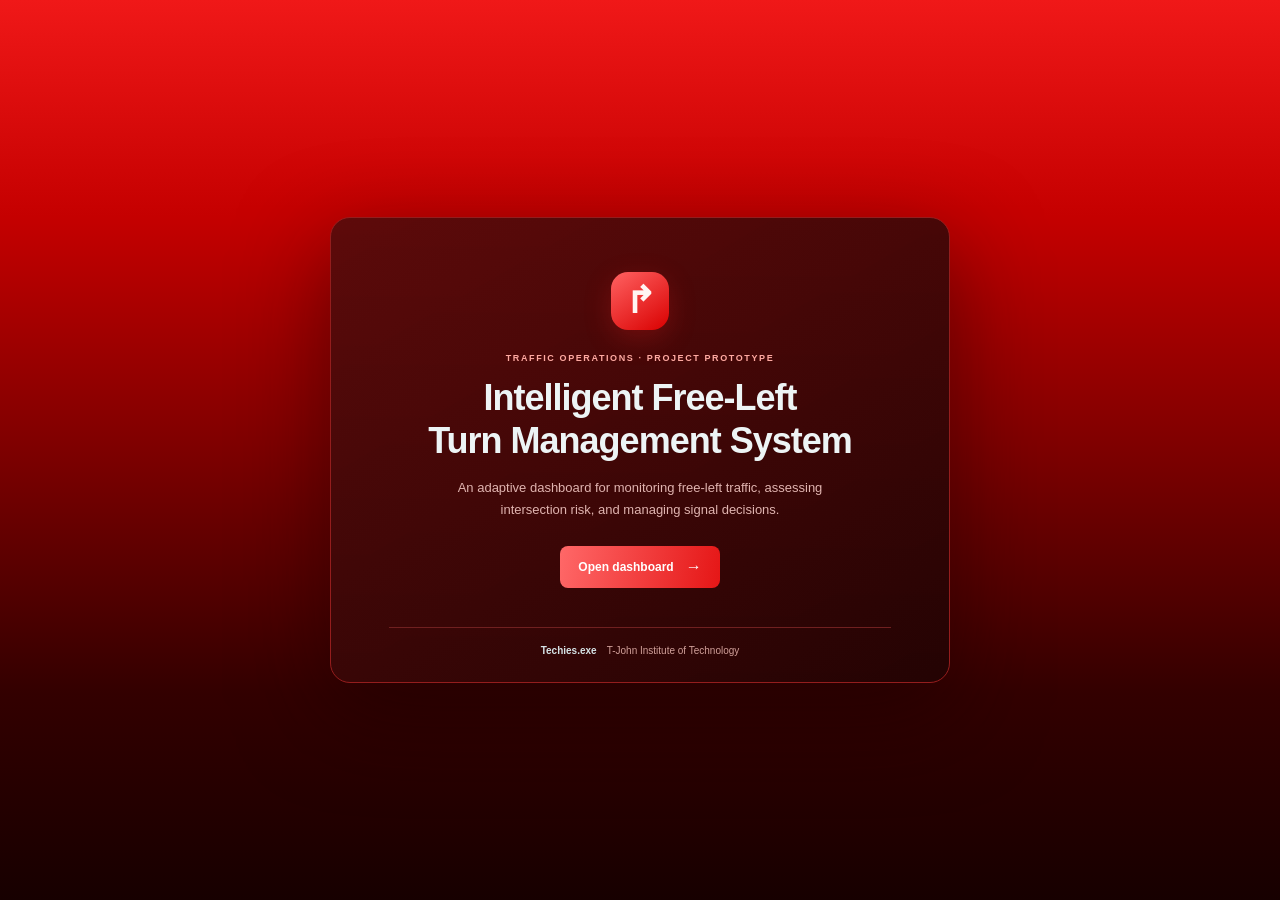
==== index.html @ 07aa0170 "Add files via upload" ====
<!doctype html>
<html lang="en">
<head>
  <meta charset="utf-8">
  <meta name="viewport" content="width=device-width, initial-scale=1">
  <meta name="theme-color" content="#101820">
  <title>Welcome | Intelligent Free-Left Turn Management System</title>
  <link rel="stylesheet" href="css/style.css">
</head>
<body class="welcome-page">
  <main class="welcome-card">
    <div class="welcome-emblem" aria-hidden="true">↱</div>
    <p class="welcome-kicker">TRAFFIC OPERATIONS · PROJECT PROTOTYPE</p>
    <h1>Intelligent Free-Left<br>Turn Management System</h1>
    <p class="welcome-description">An adaptive dashboard for monitoring free-left traffic, assessing intersection risk, and managing signal decisions.</p>
    <a class="button button-primary welcome-button" href="dashboard.html">Open dashboard <span aria-hidden="true">→</span></a>
    <div class="welcome-footer"><strong>Techies.exe</strong><span>T-John Institute of Technology</span></div>
  </main>
</body>
</html>
---- css/style.css ----
:root{color-scheme:dark;--bg:#101820;--panel:#17232d;--panel2:#1b2934;--line:#273641;--text:#ecf2f5;--muted:#8799a5;--subtle:#60717c;--teal:#35d6b0;--blue:#54a8f5;--amber:#f6bd60;--red:#f26d73;--green:#42d7a7;--radius:14px;font-family:'DM Sans',Segoe UI,sans-serif}*{box-sizing:border-box}html{scroll-behavior:smooth}body{margin:0;background:var(--bg);color:var(--text);font-size:14px;min-height:100vh}button,select,input{font:inherit}button,a,label,select{outline-color:var(--teal)}a{color:inherit;text-decoration:none}.dashboard{display:flex;min-height:100vh}.sidebar{position:fixed;inset:0 auto 0 0;width:244px;background:#131e27;border-right:1px solid #22313b;padding:26px 16px 18px;display:flex;flex-direction:column;z-index:3}.brand{display:flex;align-items:center;gap:12px;padding:2px 10px 36px}.brand-mark{width:36px;height:36px;border-radius:11px;background:linear-gradient(145deg,#38dfbd,#159d94);display:grid;place-items:center;font-size:25px;font-weight:700;color:#0d2325}.brand strong,.brand small{display:block}.brand strong{font:700 17px Manrope,sans-serif;letter-spacing:-.4px}.brand small{font-size:9px;color:#80929d;letter-spacing:1.45px;margin-top:3px}.nav-label,.eyebrow{font-size:10px;letter-spacing:1.2px;font-weight:700;color:#798b96}.nav-label{padding:0 12px 11px}.nav-item{display:flex;align-items:center;gap:12px;padding:11px 12px;border-radius:8px;margin:2px 0;color:#9aabb5;font-weight:500;transition:.2s}.nav-item span{font-size:17px;width:19px;text-align:center}.nav-item:hover,.nav-item.active{color:#eaf9f6;background:#1d3437}.nav-item.active{box-shadow:inset 2px 0 var(--teal)}.sidebar-spacer{flex:1}.intersection-card{display:flex;align-items:center;gap:10px;background:#1a2933;border:1px solid #293a44;border-radius:10px;padding:12px 10px;margin:0 2px 14px}.intersection-card div{flex:1;min-width:0}.intersection-card small,.intersection-card strong{display:block;white-space:nowrap}.intersection-card small{font-size:9px;color:#788c96;letter-spacing:.8px;margin-bottom:4px}.intersection-card strong{font-size:11px}.chevron{color:var(--muted)}.live-dot,.source-status i,.mode-status i{width:7px;height:7px;border-radius:50%;background:var(--teal);display:inline-block;box-shadow:0 0 9px #35d6b080}.help-link{font-size:12px}.main-content{width:calc(100% - 244px);margin-left:244px;padding:0 36px 0;max-width:1800px}.topbar{height:66px;border-bottom:1px solid #202e38;display:flex;align-items:center;justify-content:space-between}.breadcrumbs{color:#81929d;font-size:12px}.breadcrumbs span{padding:0 9px;color:#53636d}.breadcrumbs strong{color:#dce5e9;font-weight:500}.topbar-right{display:flex;align-items:center;gap:18px}.demo-badge{font-size:9px;font-weight:700;letter-spacing:.9px;color:#e8c57e;border:1px solid #655538;background:#352f21;border-radius:20px;padding:6px 9px}.demo-badge i{display:inline-block;width:6px;height:6px;background:#e6b756;border-radius:50%;margin:0 5px 1px 0}.avatar{height:30px;width:30px;border-radius:50%;background:#29434b;color:#9de8d2;display:grid;place-items:center;font-size:10px;font-weight:700}.page-heading{display:flex;justify-content:space-between;align-items:flex-end;padding:27px 0 23px}.page-heading h1{font:700 26px Manrope,sans-serif;letter-spacing:-.7px;margin:7px 0 5px}.page-heading .eyebrow{margin:0;color:#59cbb3}.subheading{color:#94a3ad;margin:0;font-size:13px}.heading-actions{display:flex;align-items:center;gap:16px}.updated{display:flex;align-items:center;gap:7px;color:#9babb4;font-size:11px}.button{border:0;cursor:pointer;border-radius:8px;font-weight:600;transition:background .18s,transform .18s}.button:hover:not(:disabled){transform:translateY(-1px)}.button-secondary{color:#d0dbe0;background:#202f39;border:1px solid #30414b}.button-secondary:hover{background:#293a45}.heading-actions .button{padding:9px 13px;font-size:11px}.metric-grid{display:grid;grid-template-columns:repeat(4,minmax(0,1fr));gap:14px;margin-bottom:16px}.metric-card,.panel{background:var(--panel);border:1px solid #263640;border-radius:var(--radius)}.metric-card{min-height:130px;padding:16px 17px}.metric-top{display:flex;justify-content:space-between;align-items:center;color:#9babb4;font-size:11px}.metric-icon{height:28px;width:28px;border-radius:8px;display:grid;place-items:center;font-size:15px}.metric-icon.blue{color:#76bcfa;background:#1c3447}.metric-icon.amber{color:#f1c372;background:#392f20}.metric-icon.green{color:#51d8a9;background:#1b3a32}.risk-icon{color:#ab9bfa;background:#2e2a43}.metric-value{font:700 27px Manrope,sans-serif;letter-spacing:-.5px;margin:11px 0 4px}.metric-value small{font:500 11px 'DM Sans',sans-serif;color:#80919b;margin-left:5px}.metric-foot{color:#788b96;font-size:10px;display:flex;align-items:center;gap:6px}.trend{font-weight:700}.trend.up{color:#47d0a1}.trend.neutral{color:#acbbc2}.risk-pill{font-size:9px;letter-spacing:.65px;font-weight:700;border-radius:20px;padding:5px 9px;display:inline-block}.risk-pill.low{background:#1c3d34;color:#55d8a8}.risk-pill.medium{background:#40351e;color:#efc568}.risk-pill.high{background:#48282b;color:#ff7c80}.mode-value{font-size:20px}.mode-status{display:flex;align-items:center;gap:6px;color:#8da19e;font-size:10px}.content-grid{display:grid;grid-template-columns:minmax(0,1.65fr) minmax(290px,1fr);gap:16px;margin-bottom:16px}.panel{padding:17px 18px}.panel-heading{display:flex;justify-content:space-between;align-items:center;margin-bottom:15px}.panel-heading .eyebrow{margin:0 0 4px;color:#788d98;font-size:9px}.panel-heading h2{font:650 15px Manrope,sans-serif;letter-spacing:-.2px;margin:0}.source-status{font-size:9px;letter-spacing:.7px;color:#b6c5cb;background:#22323a;border-radius:5px;padding:6px 8px}.source-status i{width:6px;height:6px;margin-right:5px}.video-stage{height:234px;background:#0e171d;border-radius:9px;position:relative;overflow:hidden;border:1px solid #263640}.feed-placeholder,.road-scene{position:absolute;inset:0}.road-scene{background:linear-gradient(180deg,#213742 0%,#374b50 53%,#202e34 53%);overflow:hidden}.skyline{height:52%;display:flex;align-items:flex-end;gap:9px;padding:0 10% 0 12%;opacity:.65}.skyline i{background:linear-gradient(90deg,#43565c,#56676b);width:13%;height:55%;clip-path:polygon(5% 0,92% 0,100% 100%,0 100%)}.skyline i:nth-child(2){height:70%;width:10%}.skyline i:nth-child(3){height:87%;width:14%}.skyline i:nth-child(4){height:62%;width:16%}.skyline i:nth-child(5){height:80%;width:13%}.road{position:absolute;bottom:-20%;left:29%;width:48%;height:70%;transform:perspective(120px) rotateX(18deg);background:linear-gradient(90deg,#263238,#374349 45%,#263238);border-top:2px solid #85918a}.lane-mark{position:absolute;left:50%;width:3px;height:20%;background:#d6c995;opacity:.75}.lane-mark:nth-child(1){top:7%}.lane-mark:nth-child(2){top:39%;height:18%}.lane-mark:nth-child(3){top:70%;height:12%}.car{position:absolute;display:grid;place-items:center;width:34px;height:45px;border-radius:10px 10px 6px 6px;background:linear-gradient(90deg,#477f81,#83b3a6,#477f81);box-shadow:0 5px 12px #0008;color:#ebf6ec;font-size:9px;border:1px solid #9ac9b6}.car-one{left:43%;top:38%}.car-two{left:60%;top:64%;transform:scale(.78)}.roi-box{position:absolute;left:56%;top:19%;width:28%;height:53%;border:1px dashed #44dfa7;background:#43c99a12}.roi-box span{position:absolute;top:-17px;left:0;color:#58e4b3;font-size:8px;font-weight:700;letter-spacing:.8px}.feed-caption{position:absolute;left:12px;bottom:10px;display:flex;align-items:center;gap:7px;color:#c0ced1;font-size:10px;text-shadow:0 1px 3px #000}.feed-pulse,.recording-dot{width:7px;height:7px;background:#ef686c;border-radius:50%;box-shadow:0 0 8px #f26d73}.video-overlay{position:absolute;inset:10px 10px auto;display:flex;align-items:center;gap:6px;color:#e7eeee;font-size:8px;letter-spacing:.8px;font-weight:700;text-shadow:0 1px 3px #000}.recording-dot{width:6px;height:6px}.overlay-right{margin-left:auto;color:#59e2b4}.video-stage video{width:100%;height:100%;object-fit:contain;background:#090f13}.video-controls{display:flex;align-items:center;gap:11px;padding:12px 0 2px}.camera-meta{display:flex;align-items:center;gap:9px;flex:1}.camera-icon{width:28px;height:28px;background:#21343b;color:#69d6bd;border-radius:7px;display:grid;place-items:center}.camera-meta strong,.camera-meta small{display:block}.camera-meta strong{font-size:11px}.camera-meta small{font-size:9px;color:#82939d;margin-top:3px}.button-small{font-size:10px;padding:8px 10px}.panel-note{font-size:9px;line-height:1.45;color:#71848f;margin:9px 0 0}.icon-button{width:28px;height:26px;background:none;border:1px solid #31414b;border-radius:6px;color:#a8b6bc;font-size:19px;line-height:10px;cursor:pointer}.signal-display{display:flex;align-items:center;gap:18px;padding:6px 9px 17px}.traffic-light{width:48px;background:#11191e;border:1px solid #35434a;border-radius:25px;padding:7px 0;display:grid;justify-items:center;gap:5px}.lamp{height:10px;width:10px;border-radius:50%;background:#273239}.red-lamp.active{background:#ee666e;box-shadow:0 0 12px #ee666e99}.amber-lamp.active{background:#e7b658;box-shadow:0 0 12px #e7b65899}.green-lamp.active{background:#40d5a4;box-shadow:0 0 12px #40d5a499}.signal-copy{display:flex;flex-direction:column;gap:4px}.signal-label{font-size:8px;color:#778a94;letter-spacing:.9px;font-weight:700}.signal-copy strong{font:700 17px Manrope,sans-serif}.signal-copy span:last-child{font-size:10px;color:#93a4ab}.signal-divider{height:1px;background:#293842}.control-row{display:flex;align-items:center;justify-content:space-between;padding:14px 0}.control-row strong,.control-row small{display:block}.control-row strong{font-size:11px}.control-row small{font-size:9px;color:#81939c;margin-top:4px}.segmented{display:flex;background:#111a20;padding:3px;border-radius:7px}.segment{border:0;background:transparent;color:#82939c;font-size:10px;padding:6px 11px;border-radius:5px;cursor:pointer}.segment.active{color:#d8f6ed;background:#25443e}.button-primary{background:#2fbf9b;color:#08261e}.button-primary:hover:not(:disabled){background:#48d5ae}.button-primary:disabled{opacity:.38;cursor:not-allowed}.override-button{width:100%;padding:10px;font-size:10px}.signal-panel .panel-note{text-align:center}.secondary-grid{grid-template-columns:minmax(0,1.65fr) minmax(290px,1fr)}.chart-panel,.history-panel{min-height:242px}.chart-panel .panel-heading select{background:#202f39;color:#b7c5cb;border:1px solid #30414b;border-radius:6px;padding:6px 8px;font-size:9px}.chart-wrap{height:133px;display:flex;gap:9px}.chart-y-labels{display:flex;flex-direction:column;justify-content:space-between;padding:2px 0 17px;color:#70838d;font-size:8px}.chart-wrap canvas{height:100%;width:100%;min-width:0}.chart-legend{display:flex;justify-content:space-between;align-items:center;font-size:9px;color:#8a9ba3;margin-top:5px}.chart-legend i{display:inline-block;width:8px;height:8px;background:#3bc6aa;border-radius:2px;margin-right:5px}.chart-summary{color:#748791}.history-icon{font-size:19px;color:#e4bd6a;background:#3a3222;border-radius:7px;width:31px;height:31px;display:grid;place-items:center}.history-score{display:flex;align-items:center;gap:10px;padding:7px 0 13px}.history-score-copy{min-width:0}.history-score-copy strong,.history-score-copy small{display:block;overflow:hidden;text-overflow:ellipsis;white-space:nowrap}.history-score-copy strong{font-size:10px}.history-score-copy small{font-size:9px;color:#788b95;margin-top:3px}.history-facts{display:grid;grid-template-columns:1fr 1fr;border-top:1px solid #293842;border-bottom:1px solid #293842;padding:11px 0;margin-bottom:12px}.history-facts div+div{border-left:1px solid #293842;padding-left:13px}.history-facts span,.history-facts strong{display:block}.history-facts span{font-size:9px;color:#7f9099}.history-facts strong{font-size:11px;margin-top:5px}.report-upload{display:flex;align-items:center;justify-content:center;gap:6px;padding:8px;font-size:9px;cursor:pointer}.events-panel{margin-bottom:15px}.events-panel .panel-heading{margin-bottom:12px}.text-button{border:0;background:none;color:#61d5b7;font-size:10px;cursor:pointer}.text-button span{font-size:14px;margin-left:4px}table{width:100%;border-collapse:collapse;text-align:left}th{font-size:8px;letter-spacing:.7px;color:#738791;font-weight:600;padding:8px 8px;border-bottom:1px solid #2a3943}td{font-size:10px;color:#b7c4ca;padding:10px 8px;border-bottom:1px solid #23323b}tbody tr:last-child td{border-bottom:0}td:nth-child(1){font-weight:600;color:#d8e2e6}td:nth-child(3){color:#82939b;font-variant-numeric:tabular-nums}.event-mark{display:inline-block;width:7px;height:7px;border-radius:50%;background:#4bd1aa;margin-right:7px}.event-mark.warn{background:#e7bd61}.event-mark.info{background:#6cb7f3}.level-tag{font-size:8px;padding:4px 7px;border-radius:12px;background:#1e3a33;color:#61d4aa}.level-tag.warn{background:#3b331f;color:#e9c16a}.level-tag.info{background:#203448;color:#7ebcf0}.empty-events{text-align:center;color:#83939c;font-size:11px;padding:20px}.settings-strip{display:flex;align-items:center;gap:20px;padding:12px 16px;border:1px solid #283842;border-radius:10px;background:#151f27;margin-bottom:13px}.settings-strip>div{display:flex;gap:10px;align-items:center;flex:1}.settings-icon{height:28px;width:28px;display:grid;place-items:center;background:#28343a;color:#a8bac0;border-radius:7px}.settings-strip strong,.settings-strip small{display:block}.settings-strip>div strong{font-size:10px}.settings-strip small{color:#7c8d97;font-size:9px;margin-top:3px}.settings-strip label{font-size:9px;color:#99aab2;white-space:nowrap}.settings-strip label strong{display:inline;color:#54d1b1;margin-left:5px}.settings-strip input{width:120px;accent-color:#35c7a3}.footer{display:flex;justify-content:space-between;color:#60727d;font-size:9px;padding:2px 0 18px}.toast{position:fixed;right:24px;bottom:22px;padding:11px 16px;border:1px solid #36574e;border-radius:9px;background:#1d302d;color:#d2f5e9;font-size:11px;opacity:0;transform:translateY(8px);transition:.22s;pointer-events:none;z-index:5}.toast.show{opacity:1;transform:translateY(0)}.info-dialog{max-width:410px;width:calc(100% - 32px);color:var(--text);background:#17232d;border:1px solid #354650;border-radius:14px;padding:22px;box-shadow:0 20px 70px #0009}.info-dialog::backdrop{background:#061017bf}.info-dialog h2{font:700 18px Manrope;margin:7px 0 12px}.info-dialog p:not(.eyebrow){font-size:12px;color:#a9b7be;line-height:1.6}.info-dialog .eyebrow{color:#59cbb3}.info-dialog form{position:relative}.dialog-close{position:absolute;right:0;top:0;border:0;background:none;color:#a9b8bf;font-size:22px;cursor:pointer}.info-dialog .button{padding:9px 15px;margin-top:5px}
@media(max-width:1100px){.main-content{padding:0 22px}.metric-grid{grid-template-columns:repeat(2,minmax(0,1fr))}.content-grid,.secondary-grid{grid-template-columns:minmax(0,1.3fr) minmax(270px,1fr)}}@media(max-width:820px){.sidebar{width:66px;padding:20px 8px}.brand{justify-content:center;padding:4px 0 28px}.brand>span:last-child,.nav-label,.nav-item:not(.active),.intersection-card div,.intersection-card .chevron,.help-link{display:none}.nav-item{justify-content:center;padding:12px 0;font-size:0}.nav-item span{font-size:18px}.intersection-card{justify-content:center;padding:10px 0}.main-content{width:calc(100% - 66px);margin-left:66px}.content-grid,.secondary-grid{grid-template-columns:1fr}.video-stage{height:260px}}@media(max-width:560px){.main-content{padding:0 14px}.topbar{height:54px}.page-heading{align-items:flex-start;gap:12px;flex-direction:column;padding:20px 0 16px}.page-heading h1{font-size:22px}.heading-actions{width:100%;justify-content:space-between}.updated{font-size:10px}.metric-grid{gap:9px}.metric-card{padding:12px;min-height:119px}.metric-top{font-size:9px}.metric-value{font-size:23px}.metric-foot{font-size:9px}.video-stage{height:210px}.panel{padding:14px}.footer{gap:8px;flex-direction:column}.settings-strip{flex-wrap:wrap;gap:10px}.settings-strip label{margin-left:38px}.settings-strip input{margin-left:auto}.topbar-right{gap:9px}.demo-badge{font-size:8px}.table-scroll{overflow-x:auto}table{min-width:490px}}
.event-actions{display:flex;align-items:center;gap:14px}
.welcome-page{min-height:100vh;display:grid;place-items:center;padding:24px;background:radial-gradient(ellipse at 50% 34%,#1d363b 0,#111d25 45%,#0d151b 100%)}
.welcome-card{width:min(620px,100%);padding:54px 58px 26px;text-align:center;background:linear-gradient(145deg,#1a2933ed,#14212af2);border:1px solid #2d4149;border-radius:20px;box-shadow:0 28px 90px #0005}
.welcome-emblem{width:58px;height:58px;margin:0 auto 23px;display:grid;place-items:center;border-radius:17px;background:linear-gradient(145deg,#38dfbd,#159d94);color:#0d2325;font:700 37px Manrope,sans-serif;box-shadow:0 8px 28px #2bc9a526}
.welcome-kicker{margin:0 0 13px;color:#65d8bd;font-size:9px;font-weight:700;letter-spacing:1.6px}
.welcome-card h1{margin:0;color:#edf4f5;font:750 clamp(25px,4vw,36px)/1.2 Manrope,Segoe UI,sans-serif;letter-spacing:-1px}
.welcome-description{max-width:420px;margin:15px auto 25px;color:#9aabb4;font-size:13px;line-height:1.7}
.welcome-button{display:inline-flex;align-items:center;gap:12px;padding:12px 18px;font-size:12px;text-decoration:none}
.welcome-button span{font-size:16px}
.welcome-footer{display:flex;justify-content:center;gap:10px;flex-wrap:wrap;margin-top:39px;padding-top:17px;border-top:1px solid #2a3a43;color:#84969f;font-size:10px}
.welcome-footer strong{color:#d5e2e5}
@media(max-width:560px){.welcome-card{padding:40px 22px 22px}.welcome-card h1{letter-spacing:-.6px}.welcome-footer{margin-top:29px}}
:root{--bg:#210303;--panel:#300707;--panel2:#3c0a0a;--line:#5a1616;--text:#fff0ed;--muted:#c39a96;--subtle:#9b6966;--teal:#ff4b4b;--blue:#f17b72;--amber:#f0bd73;--red:#ff6262}
body{background:linear-gradient(180deg,#f01818 0%,#c50000 22%,#780000 48%,#3a0000 73%,#170000 100%) fixed;color:var(--text)}
.sidebar{background:#260404ed;border-right-color:#651111}
.main-content{background:transparent}
.topbar{border-bottom-color:#782020}
.breadcrumbs strong{color:#fff0ed}
.nav-item:hover,.nav-item.active{color:#fff2ef;background:#661313}
.nav-item.active{box-shadow:inset 2px 0 #ff7474}
.brand-mark,.welcome-emblem{background:linear-gradient(145deg,#ff6262,#d90000);color:#fff5f3;box-shadow:0 8px 28px #fa24243b}
.metric-card,.panel{background:linear-gradient(145deg,#3d0909ed,#220404f5);border-color:#6a1717;box-shadow:0 8px 25px #12000040}
.metric-icon.blue,.metric-icon.amber,.metric-icon.green,.risk-icon,.history-icon{background:#571010;color:#ffaaa2}
.page-heading .eyebrow,.welcome-kicker{color:#ffaaa2}
.button-primary{background:linear-gradient(100deg,#ff6868,#e51616);color:#fff}
.button-primary:hover:not(:disabled){background:linear-gradient(100deg,#ff8585,#f22b2b)}
.button-secondary{color:#ffe5e2;background:#4a1010;border-color:#782020}
.button-secondary:hover{background:#631515}
.segment.active{color:#fff0ed;background:#6a1717}
.video-stage{border-color:#6b2020}
.road-scene{filter:saturate(.55)}
.video-overlay{color:#fff0ed}
.chart-legend i{background:#ff5555}
.chart-summary,.text-button{color:#ff9b92}
.intersection-card,.settings-strip{background:#330909;border-color:#5e1919}
.welcome-page{background:linear-gradient(180deg,#f01818 0%,#c50000 24%,#780000 52%,#330000 77%,#170000 100%)}
.welcome-card{background:linear-gradient(150deg,#560b0bed,#230303f5);border-color:#941d1d;box-shadow:0 28px 90px #16000080}
.welcome-description{color:#e0b4b0}
.welcome-footer{border-top-color:#702020;color:#d1a09a}
.live-dot,.source-status i,.mode-status i{background:var(--green);box-shadow:0 0 9px #42d7a780}
@media(prefers-reduced-motion:reduce){*,*::before,*::after{scroll-behavior:auto!important;transition:none!important;animation:none!important}}
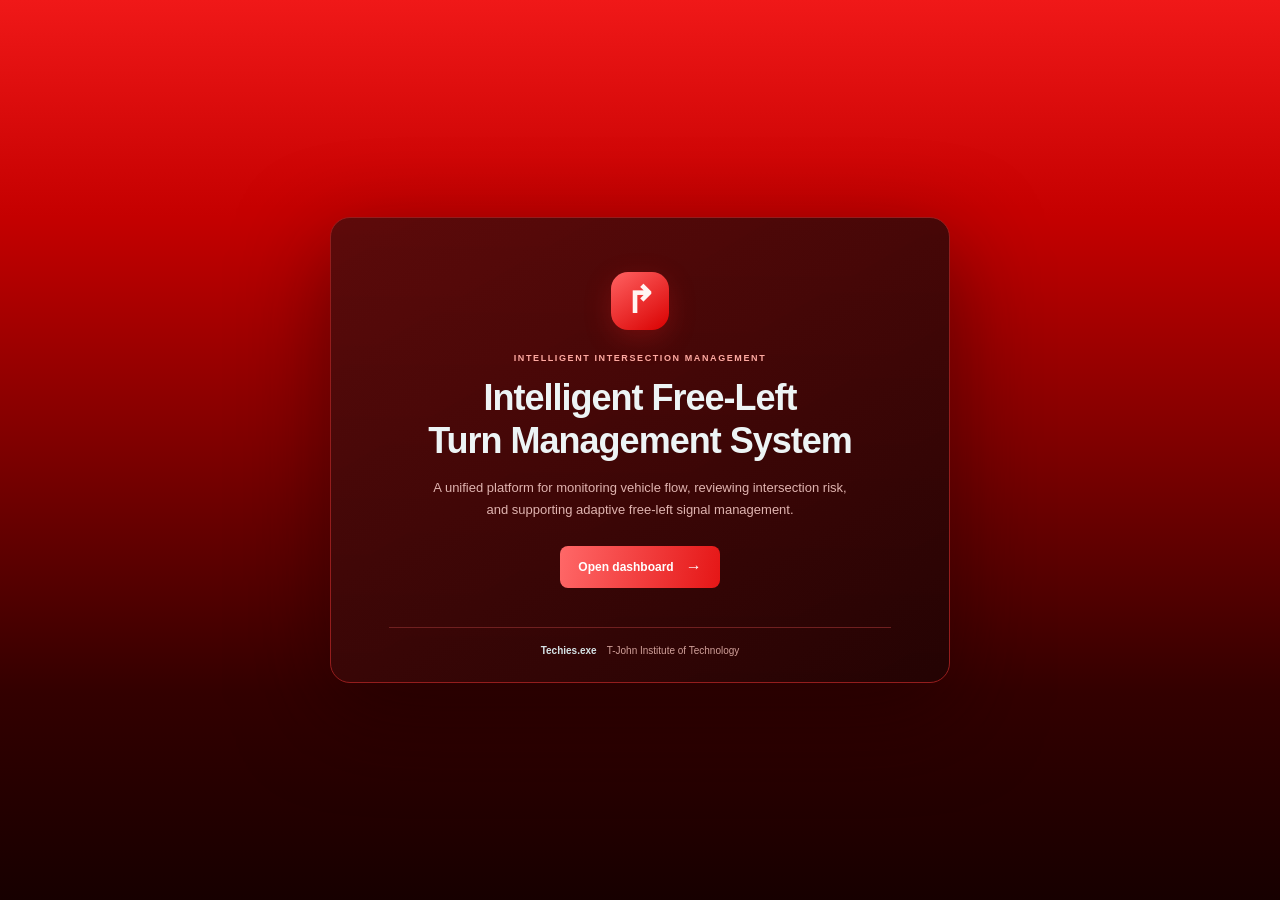
==== commit 092436c7: "Update dashboard wording and navigation" ====
--- a/index.html
+++ b/index.html
@@ -1,20 +1,20 @@
-<!doctype html>
-<html lang="en">
-<head>
-  <meta charset="utf-8">
-  <meta name="viewport" content="width=device-width, initial-scale=1">
-  <meta name="theme-color" content="#101820">
-  <title>Welcome | Intelligent Free-Left Turn Management System</title>
-  <link rel="stylesheet" href="css/style.css">
-</head>
-<body class="welcome-page">
-  <main class="welcome-card">
-    <div class="welcome-emblem" aria-hidden="true">↱</div>
-    <p class="welcome-kicker">TRAFFIC OPERATIONS · PROJECT PROTOTYPE</p>
-    <h1>Intelligent Free-Left<br>Turn Management System</h1>
-    <p class="welcome-description">An adaptive dashboard for monitoring free-left traffic, assessing intersection risk, and managing signal decisions.</p>
-    <a class="button button-primary welcome-button" href="dashboard.html">Open dashboard <span aria-hidden="true">→</span></a>
-    <div class="welcome-footer"><strong>Techies.exe</strong><span>T-John Institute of Technology</span></div>
-  </main>
-</body>
-</html>
+<!doctype html>
+<html lang="en">
+<head>
+  <meta charset="utf-8">
+  <meta name="viewport" content="width=device-width, initial-scale=1">
+  <meta name="theme-color" content="#101820">
+  <title>Welcome | Intelligent Free-Left Turn Management System</title>
+  <link rel="stylesheet" href="css/style.css">
+</head>
+<body class="welcome-page">
+  <main class="welcome-card">
+    <div class="welcome-emblem" aria-hidden="true">↱</div>
+    <p class="welcome-kicker">INTELLIGENT INTERSECTION MANAGEMENT</p>
+    <h1>Intelligent Free-Left<br>Turn Management System</h1>
+    <p class="welcome-description">A unified platform for monitoring vehicle flow, reviewing intersection risk, and supporting adaptive free-left signal management.</p>
+    <a class="button button-primary welcome-button" href="dashboard.html">Open dashboard <span aria-hidden="true">→</span></a>
+    <div class="welcome-footer"><strong>Techies.exe</strong><span>T-John Institute of Technology</span></div>
+  </main>
+</body>
+</html>
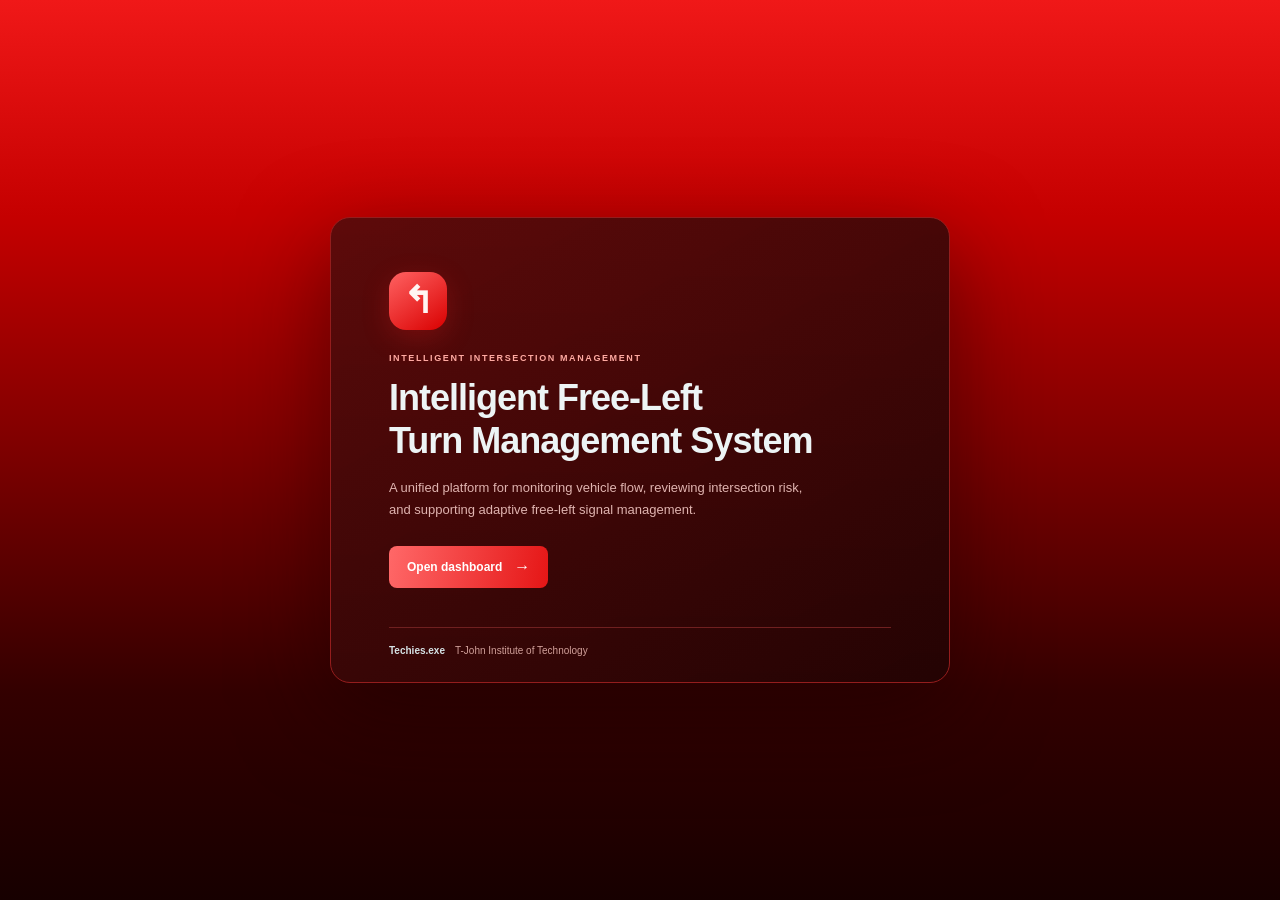
==== commit 59c68f69: "Point welcome-page logo left" ====
--- a/index.html
+++ b/index.html
@@ -9,10 +9,10 @@
 </head>
 <body class="welcome-page">
   <main class="welcome-card">
-    <div class="welcome-emblem" aria-hidden="true">↱</div>
-    <p class="welcome-kicker">INTELLIGENT INTERSECTION MANAGEMENT</p>
+    <div class="welcome-emblem" aria-hidden="true">↰</div>
+    <p class="welcome-kicker">INTELLIGENT INTERSECTION MANAGEMENT</p>
     <h1>Intelligent Free-Left<br>Turn Management System</h1>
-    <p class="welcome-description">A unified platform for monitoring vehicle flow, reviewing intersection risk, and supporting adaptive free-left signal management.</p>
+    <p class="welcome-description">A unified platform for monitoring vehicle flow, reviewing intersection risk, and supporting adaptive free-left signal management.</p>
     <a class="button button-primary welcome-button" href="dashboard.html">Open dashboard <span aria-hidden="true">→</span></a>
     <div class="welcome-footer"><strong>Techies.exe</strong><span>T-John Institute of Technology</span></div>
   </main>
--- a/css/style.css
+++ b/css/style.css
@@ -1,43 +1,52 @@
-:root{color-scheme:dark;--bg:#101820;--panel:#17232d;--panel2:#1b2934;--line:#273641;--text:#ecf2f5;--muted:#8799a5;--subtle:#60717c;--teal:#35d6b0;--blue:#54a8f5;--amber:#f6bd60;--red:#f26d73;--green:#42d7a7;--radius:14px;font-family:'DM Sans',Segoe UI,sans-serif}*{box-sizing:border-box}html{scroll-behavior:smooth}body{margin:0;background:var(--bg);color:var(--text);font-size:14px;min-height:100vh}button,select,input{font:inherit}button,a,label,select{outline-color:var(--teal)}a{color:inherit;text-decoration:none}.dashboard{display:flex;min-height:100vh}.sidebar{position:fixed;inset:0 auto 0 0;width:244px;background:#131e27;border-right:1px solid #22313b;padding:26px 16px 18px;display:flex;flex-direction:column;z-index:3}.brand{display:flex;align-items:center;gap:12px;padding:2px 10px 36px}.brand-mark{width:36px;height:36px;border-radius:11px;background:linear-gradient(145deg,#38dfbd,#159d94);display:grid;place-items:center;font-size:25px;font-weight:700;color:#0d2325}.brand strong,.brand small{display:block}.brand strong{font:700 17px Manrope,sans-serif;letter-spacing:-.4px}.brand small{font-size:9px;color:#80929d;letter-spacing:1.45px;margin-top:3px}.nav-label,.eyebrow{font-size:10px;letter-spacing:1.2px;font-weight:700;color:#798b96}.nav-label{padding:0 12px 11px}.nav-item{display:flex;align-items:center;gap:12px;padding:11px 12px;border-radius:8px;margin:2px 0;color:#9aabb5;font-weight:500;transition:.2s}.nav-item span{font-size:17px;width:19px;text-align:center}.nav-item:hover,.nav-item.active{color:#eaf9f6;background:#1d3437}.nav-item.active{box-shadow:inset 2px 0 var(--teal)}.sidebar-spacer{flex:1}.intersection-card{display:flex;align-items:center;gap:10px;background:#1a2933;border:1px solid #293a44;border-radius:10px;padding:12px 10px;margin:0 2px 14px}.intersection-card div{flex:1;min-width:0}.intersection-card small,.intersection-card strong{display:block;white-space:nowrap}.intersection-card small{font-size:9px;color:#788c96;letter-spacing:.8px;margin-bottom:4px}.intersection-card strong{font-size:11px}.chevron{color:var(--muted)}.live-dot,.source-status i,.mode-status i{width:7px;height:7px;border-radius:50%;background:var(--teal);display:inline-block;box-shadow:0 0 9px #35d6b080}.help-link{font-size:12px}.main-content{width:calc(100% - 244px);margin-left:244px;padding:0 36px 0;max-width:1800px}.topbar{height:66px;border-bottom:1px solid #202e38;display:flex;align-items:center;justify-content:space-between}.breadcrumbs{color:#81929d;font-size:12px}.breadcrumbs span{padding:0 9px;color:#53636d}.breadcrumbs strong{color:#dce5e9;font-weight:500}.topbar-right{display:flex;align-items:center;gap:18px}.demo-badge{font-size:9px;font-weight:700;letter-spacing:.9px;color:#e8c57e;border:1px solid #655538;background:#352f21;border-radius:20px;padding:6px 9px}.demo-badge i{display:inline-block;width:6px;height:6px;background:#e6b756;border-radius:50%;margin:0 5px 1px 0}.avatar{height:30px;width:30px;border-radius:50%;background:#29434b;color:#9de8d2;display:grid;place-items:center;font-size:10px;font-weight:700}.page-heading{display:flex;justify-content:space-between;align-items:flex-end;padding:27px 0 23px}.page-heading h1{font:700 26px Manrope,sans-serif;letter-spacing:-.7px;margin:7px 0 5px}.page-heading .eyebrow{margin:0;color:#59cbb3}.subheading{color:#94a3ad;margin:0;font-size:13px}.heading-actions{display:flex;align-items:center;gap:16px}.updated{display:flex;align-items:center;gap:7px;color:#9babb4;font-size:11px}.button{border:0;cursor:pointer;border-radius:8px;font-weight:600;transition:background .18s,transform .18s}.button:hover:not(:disabled){transform:translateY(-1px)}.button-secondary{color:#d0dbe0;background:#202f39;border:1px solid #30414b}.button-secondary:hover{background:#293a45}.heading-actions .button{padding:9px 13px;font-size:11px}.metric-grid{display:grid;grid-template-columns:repeat(4,minmax(0,1fr));gap:14px;margin-bottom:16px}.metric-card,.panel{background:var(--panel);border:1px solid #263640;border-radius:var(--radius)}.metric-card{min-height:130px;padding:16px 17px}.metric-top{display:flex;justify-content:space-between;align-items:center;color:#9babb4;font-size:11px}.metric-icon{height:28px;width:28px;border-radius:8px;display:grid;place-items:center;font-size:15px}.metric-icon.blue{color:#76bcfa;background:#1c3447}.metric-icon.amber{color:#f1c372;background:#392f20}.metric-icon.green{color:#51d8a9;background:#1b3a32}.risk-icon{color:#ab9bfa;background:#2e2a43}.metric-value{font:700 27px Manrope,sans-serif;letter-spacing:-.5px;margin:11px 0 4px}.metric-value small{font:500 11px 'DM Sans',sans-serif;color:#80919b;margin-left:5px}.metric-foot{color:#788b96;font-size:10px;display:flex;align-items:center;gap:6px}.trend{font-weight:700}.trend.up{color:#47d0a1}.trend.neutral{color:#acbbc2}.risk-pill{font-size:9px;letter-spacing:.65px;font-weight:700;border-radius:20px;padding:5px 9px;display:inline-block}.risk-pill.low{background:#1c3d34;color:#55d8a8}.risk-pill.medium{background:#40351e;color:#efc568}.risk-pill.high{background:#48282b;color:#ff7c80}.mode-value{font-size:20px}.mode-status{display:flex;align-items:center;gap:6px;color:#8da19e;font-size:10px}.content-grid{display:grid;grid-template-columns:minmax(0,1.65fr) minmax(290px,1fr);gap:16px;margin-bottom:16px}.panel{padding:17px 18px}.panel-heading{display:flex;justify-content:space-between;align-items:center;margin-bottom:15px}.panel-heading .eyebrow{margin:0 0 4px;color:#788d98;font-size:9px}.panel-heading h2{font:650 15px Manrope,sans-serif;letter-spacing:-.2px;margin:0}.source-status{font-size:9px;letter-spacing:.7px;color:#b6c5cb;background:#22323a;border-radius:5px;padding:6px 8px}.source-status i{width:6px;height:6px;margin-right:5px}.video-stage{height:234px;background:#0e171d;border-radius:9px;position:relative;overflow:hidden;border:1px solid #263640}.feed-placeholder,.road-scene{position:absolute;inset:0}.road-scene{background:linear-gradient(180deg,#213742 0%,#374b50 53%,#202e34 53%);overflow:hidden}.skyline{height:52%;display:flex;align-items:flex-end;gap:9px;padding:0 10% 0 12%;opacity:.65}.skyline i{background:linear-gradient(90deg,#43565c,#56676b);width:13%;height:55%;clip-path:polygon(5% 0,92% 0,100% 100%,0 100%)}.skyline i:nth-child(2){height:70%;width:10%}.skyline i:nth-child(3){height:87%;width:14%}.skyline i:nth-child(4){height:62%;width:16%}.skyline i:nth-child(5){height:80%;width:13%}.road{position:absolute;bottom:-20%;left:29%;width:48%;height:70%;transform:perspective(120px) rotateX(18deg);background:linear-gradient(90deg,#263238,#374349 45%,#263238);border-top:2px solid #85918a}.lane-mark{position:absolute;left:50%;width:3px;height:20%;background:#d6c995;opacity:.75}.lane-mark:nth-child(1){top:7%}.lane-mark:nth-child(2){top:39%;height:18%}.lane-mark:nth-child(3){top:70%;height:12%}.car{position:absolute;display:grid;place-items:center;width:34px;height:45px;border-radius:10px 10px 6px 6px;background:linear-gradient(90deg,#477f81,#83b3a6,#477f81);box-shadow:0 5px 12px #0008;color:#ebf6ec;font-size:9px;border:1px solid #9ac9b6}.car-one{left:43%;top:38%}.car-two{left:60%;top:64%;transform:scale(.78)}.roi-box{position:absolute;left:56%;top:19%;width:28%;height:53%;border:1px dashed #44dfa7;background:#43c99a12}.roi-box span{position:absolute;top:-17px;left:0;color:#58e4b3;font-size:8px;font-weight:700;letter-spacing:.8px}.feed-caption{position:absolute;left:12px;bottom:10px;display:flex;align-items:center;gap:7px;color:#c0ced1;font-size:10px;text-shadow:0 1px 3px #000}.feed-pulse,.recording-dot{width:7px;height:7px;background:#ef686c;border-radius:50%;box-shadow:0 0 8px #f26d73}.video-overlay{position:absolute;inset:10px 10px auto;display:flex;align-items:center;gap:6px;color:#e7eeee;font-size:8px;letter-spacing:.8px;font-weight:700;text-shadow:0 1px 3px #000}.recording-dot{width:6px;height:6px}.overlay-right{margin-left:auto;color:#59e2b4}.video-stage video{width:100%;height:100%;object-fit:contain;background:#090f13}.video-controls{display:flex;align-items:center;gap:11px;padding:12px 0 2px}.camera-meta{display:flex;align-items:center;gap:9px;flex:1}.camera-icon{width:28px;height:28px;background:#21343b;color:#69d6bd;border-radius:7px;display:grid;place-items:center}.camera-meta strong,.camera-meta small{display:block}.camera-meta strong{font-size:11px}.camera-meta small{font-size:9px;color:#82939d;margin-top:3px}.button-small{font-size:10px;padding:8px 10px}.panel-note{font-size:9px;line-height:1.45;color:#71848f;margin:9px 0 0}.icon-button{width:28px;height:26px;background:none;border:1px solid #31414b;border-radius:6px;color:#a8b6bc;font-size:19px;line-height:10px;cursor:pointer}.signal-display{display:flex;align-items:center;gap:18px;padding:6px 9px 17px}.traffic-light{width:48px;background:#11191e;border:1px solid #35434a;border-radius:25px;padding:7px 0;display:grid;justify-items:center;gap:5px}.lamp{height:10px;width:10px;border-radius:50%;background:#273239}.red-lamp.active{background:#ee666e;box-shadow:0 0 12px #ee666e99}.amber-lamp.active{background:#e7b658;box-shadow:0 0 12px #e7b65899}.green-lamp.active{background:#40d5a4;box-shadow:0 0 12px #40d5a499}.signal-copy{display:flex;flex-direction:column;gap:4px}.signal-label{font-size:8px;color:#778a94;letter-spacing:.9px;font-weight:700}.signal-copy strong{font:700 17px Manrope,sans-serif}.signal-copy span:last-child{font-size:10px;color:#93a4ab}.signal-divider{height:1px;background:#293842}.control-row{display:flex;align-items:center;justify-content:space-between;padding:14px 0}.control-row strong,.control-row small{display:block}.control-row strong{font-size:11px}.control-row small{font-size:9px;color:#81939c;margin-top:4px}.segmented{display:flex;background:#111a20;padding:3px;border-radius:7px}.segment{border:0;background:transparent;color:#82939c;font-size:10px;padding:6px 11px;border-radius:5px;cursor:pointer}.segment.active{color:#d8f6ed;background:#25443e}.button-primary{background:#2fbf9b;color:#08261e}.button-primary:hover:not(:disabled){background:#48d5ae}.button-primary:disabled{opacity:.38;cursor:not-allowed}.override-button{width:100%;padding:10px;font-size:10px}.signal-panel .panel-note{text-align:center}.secondary-grid{grid-template-columns:minmax(0,1.65fr) minmax(290px,1fr)}.chart-panel,.history-panel{min-height:242px}.chart-panel .panel-heading select{background:#202f39;color:#b7c5cb;border:1px solid #30414b;border-radius:6px;padding:6px 8px;font-size:9px}.chart-wrap{height:133px;display:flex;gap:9px}.chart-y-labels{display:flex;flex-direction:column;justify-content:space-between;padding:2px 0 17px;color:#70838d;font-size:8px}.chart-wrap canvas{height:100%;width:100%;min-width:0}.chart-legend{display:flex;justify-content:space-between;align-items:center;font-size:9px;color:#8a9ba3;margin-top:5px}.chart-legend i{display:inline-block;width:8px;height:8px;background:#3bc6aa;border-radius:2px;margin-right:5px}.chart-summary{color:#748791}.history-icon{font-size:19px;color:#e4bd6a;background:#3a3222;border-radius:7px;width:31px;height:31px;display:grid;place-items:center}.history-score{display:flex;align-items:center;gap:10px;padding:7px 0 13px}.history-score-copy{min-width:0}.history-score-copy strong,.history-score-copy small{display:block;overflow:hidden;text-overflow:ellipsis;white-space:nowrap}.history-score-copy strong{font-size:10px}.history-score-copy small{font-size:9px;color:#788b95;margin-top:3px}.history-facts{display:grid;grid-template-columns:1fr 1fr;border-top:1px solid #293842;border-bottom:1px solid #293842;padding:11px 0;margin-bottom:12px}.history-facts div+div{border-left:1px solid #293842;padding-left:13px}.history-facts span,.history-facts strong{display:block}.history-facts span{font-size:9px;color:#7f9099}.history-facts strong{font-size:11px;margin-top:5px}.report-upload{display:flex;align-items:center;justify-content:center;gap:6px;padding:8px;font-size:9px;cursor:pointer}.events-panel{margin-bottom:15px}.events-panel .panel-heading{margin-bottom:12px}.text-button{border:0;background:none;color:#61d5b7;font-size:10px;cursor:pointer}.text-button span{font-size:14px;margin-left:4px}table{width:100%;border-collapse:collapse;text-align:left}th{font-size:8px;letter-spacing:.7px;color:#738791;font-weight:600;padding:8px 8px;border-bottom:1px solid #2a3943}td{font-size:10px;color:#b7c4ca;padding:10px 8px;border-bottom:1px solid #23323b}tbody tr:last-child td{border-bottom:0}td:nth-child(1){font-weight:600;color:#d8e2e6}td:nth-child(3){color:#82939b;font-variant-numeric:tabular-nums}.event-mark{display:inline-block;width:7px;height:7px;border-radius:50%;background:#4bd1aa;margin-right:7px}.event-mark.warn{background:#e7bd61}.event-mark.info{background:#6cb7f3}.level-tag{font-size:8px;padding:4px 7px;border-radius:12px;background:#1e3a33;color:#61d4aa}.level-tag.warn{background:#3b331f;color:#e9c16a}.level-tag.info{background:#203448;color:#7ebcf0}.empty-events{text-align:center;color:#83939c;font-size:11px;padding:20px}.settings-strip{display:flex;align-items:center;gap:20px;padding:12px 16px;border:1px solid #283842;border-radius:10px;background:#151f27;margin-bottom:13px}.settings-strip>div{display:flex;gap:10px;align-items:center;flex:1}.settings-icon{height:28px;width:28px;display:grid;place-items:center;background:#28343a;color:#a8bac0;border-radius:7px}.settings-strip strong,.settings-strip small{display:block}.settings-strip>div strong{font-size:10px}.settings-strip small{color:#7c8d97;font-size:9px;margin-top:3px}.settings-strip label{font-size:9px;color:#99aab2;white-space:nowrap}.settings-strip label strong{display:inline;color:#54d1b1;margin-left:5px}.settings-strip input{width:120px;accent-color:#35c7a3}.footer{display:flex;justify-content:space-between;color:#60727d;font-size:9px;padding:2px 0 18px}.toast{position:fixed;right:24px;bottom:22px;padding:11px 16px;border:1px solid #36574e;border-radius:9px;background:#1d302d;color:#d2f5e9;font-size:11px;opacity:0;transform:translateY(8px);transition:.22s;pointer-events:none;z-index:5}.toast.show{opacity:1;transform:translateY(0)}.info-dialog{max-width:410px;width:calc(100% - 32px);color:var(--text);background:#17232d;border:1px solid #354650;border-radius:14px;padding:22px;box-shadow:0 20px 70px #0009}.info-dialog::backdrop{background:#061017bf}.info-dialog h2{font:700 18px Manrope;margin:7px 0 12px}.info-dialog p:not(.eyebrow){font-size:12px;color:#a9b7be;line-height:1.6}.info-dialog .eyebrow{color:#59cbb3}.info-dialog form{position:relative}.dialog-close{position:absolute;right:0;top:0;border:0;background:none;color:#a9b8bf;font-size:22px;cursor:pointer}.info-dialog .button{padding:9px 15px;margin-top:5px}
-@media(max-width:1100px){.main-content{padding:0 22px}.metric-grid{grid-template-columns:repeat(2,minmax(0,1fr))}.content-grid,.secondary-grid{grid-template-columns:minmax(0,1.3fr) minmax(270px,1fr)}}@media(max-width:820px){.sidebar{width:66px;padding:20px 8px}.brand{justify-content:center;padding:4px 0 28px}.brand>span:last-child,.nav-label,.nav-item:not(.active),.intersection-card div,.intersection-card .chevron,.help-link{display:none}.nav-item{justify-content:center;padding:12px 0;font-size:0}.nav-item span{font-size:18px}.intersection-card{justify-content:center;padding:10px 0}.main-content{width:calc(100% - 66px);margin-left:66px}.content-grid,.secondary-grid{grid-template-columns:1fr}.video-stage{height:260px}}@media(max-width:560px){.main-content{padding:0 14px}.topbar{height:54px}.page-heading{align-items:flex-start;gap:12px;flex-direction:column;padding:20px 0 16px}.page-heading h1{font-size:22px}.heading-actions{width:100%;justify-content:space-between}.updated{font-size:10px}.metric-grid{gap:9px}.metric-card{padding:12px;min-height:119px}.metric-top{font-size:9px}.metric-value{font-size:23px}.metric-foot{font-size:9px}.video-stage{height:210px}.panel{padding:14px}.footer{gap:8px;flex-direction:column}.settings-strip{flex-wrap:wrap;gap:10px}.settings-strip label{margin-left:38px}.settings-strip input{margin-left:auto}.topbar-right{gap:9px}.demo-badge{font-size:8px}.table-scroll{overflow-x:auto}table{min-width:490px}}
-.event-actions{display:flex;align-items:center;gap:14px}
-.welcome-page{min-height:100vh;display:grid;place-items:center;padding:24px;background:radial-gradient(ellipse at 50% 34%,#1d363b 0,#111d25 45%,#0d151b 100%)}
-.welcome-card{width:min(620px,100%);padding:54px 58px 26px;text-align:center;background:linear-gradient(145deg,#1a2933ed,#14212af2);border:1px solid #2d4149;border-radius:20px;box-shadow:0 28px 90px #0005}
-.welcome-emblem{width:58px;height:58px;margin:0 auto 23px;display:grid;place-items:center;border-radius:17px;background:linear-gradient(145deg,#38dfbd,#159d94);color:#0d2325;font:700 37px Manrope,sans-serif;box-shadow:0 8px 28px #2bc9a526}
-.welcome-kicker{margin:0 0 13px;color:#65d8bd;font-size:9px;font-weight:700;letter-spacing:1.6px}
-.welcome-card h1{margin:0;color:#edf4f5;font:750 clamp(25px,4vw,36px)/1.2 Manrope,Segoe UI,sans-serif;letter-spacing:-1px}
-.welcome-description{max-width:420px;margin:15px auto 25px;color:#9aabb4;font-size:13px;line-height:1.7}
-.welcome-button{display:inline-flex;align-items:center;gap:12px;padding:12px 18px;font-size:12px;text-decoration:none}
-.welcome-button span{font-size:16px}
-.welcome-footer{display:flex;justify-content:center;gap:10px;flex-wrap:wrap;margin-top:39px;padding-top:17px;border-top:1px solid #2a3a43;color:#84969f;font-size:10px}
-.welcome-footer strong{color:#d5e2e5}
-@media(max-width:560px){.welcome-card{padding:40px 22px 22px}.welcome-card h1{letter-spacing:-.6px}.welcome-footer{margin-top:29px}}
-:root{--bg:#210303;--panel:#300707;--panel2:#3c0a0a;--line:#5a1616;--text:#fff0ed;--muted:#c39a96;--subtle:#9b6966;--teal:#ff4b4b;--blue:#f17b72;--amber:#f0bd73;--red:#ff6262}
-body{background:linear-gradient(180deg,#f01818 0%,#c50000 22%,#780000 48%,#3a0000 73%,#170000 100%) fixed;color:var(--text)}
-.sidebar{background:#260404ed;border-right-color:#651111}
-.main-content{background:transparent}
-.topbar{border-bottom-color:#782020}
-.breadcrumbs strong{color:#fff0ed}
-.nav-item:hover,.nav-item.active{color:#fff2ef;background:#661313}
-.nav-item.active{box-shadow:inset 2px 0 #ff7474}
-.brand-mark,.welcome-emblem{background:linear-gradient(145deg,#ff6262,#d90000);color:#fff5f3;box-shadow:0 8px 28px #fa24243b}
-.metric-card,.panel{background:linear-gradient(145deg,#3d0909ed,#220404f5);border-color:#6a1717;box-shadow:0 8px 25px #12000040}
-.metric-icon.blue,.metric-icon.amber,.metric-icon.green,.risk-icon,.history-icon{background:#571010;color:#ffaaa2}
-.page-heading .eyebrow,.welcome-kicker{color:#ffaaa2}
-.button-primary{background:linear-gradient(100deg,#ff6868,#e51616);color:#fff}
-.button-primary:hover:not(:disabled){background:linear-gradient(100deg,#ff8585,#f22b2b)}
-.button-secondary{color:#ffe5e2;background:#4a1010;border-color:#782020}
-.button-secondary:hover{background:#631515}
-.segment.active{color:#fff0ed;background:#6a1717}
-.video-stage{border-color:#6b2020}
-.road-scene{filter:saturate(.55)}
-.video-overlay{color:#fff0ed}
-.chart-legend i{background:#ff5555}
-.chart-summary,.text-button{color:#ff9b92}
-.intersection-card,.settings-strip{background:#330909;border-color:#5e1919}
-.welcome-page{background:linear-gradient(180deg,#f01818 0%,#c50000 24%,#780000 52%,#330000 77%,#170000 100%)}
-.welcome-card{background:linear-gradient(150deg,#560b0bed,#230303f5);border-color:#941d1d;box-shadow:0 28px 90px #16000080}
-.welcome-description{color:#e0b4b0}
-.welcome-footer{border-top-color:#702020;color:#d1a09a}
-.live-dot,.source-status i,.mode-status i{background:var(--green);box-shadow:0 0 9px #42d7a780}
-@media(prefers-reduced-motion:reduce){*,*::before,*::after{scroll-behavior:auto!important;transition:none!important;animation:none!important}}
+:root{color-scheme:dark;--bg:#101820;--panel:#17232d;--panel2:#1b2934;--line:#273641;--text:#ecf2f5;--muted:#8799a5;--subtle:#60717c;--teal:#35d6b0;--blue:#54a8f5;--amber:#f6bd60;--red:#f26d73;--green:#42d7a7;--radius:14px;font-family:'DM Sans',Segoe UI,sans-serif}*{box-sizing:border-box}html{scroll-behavior:smooth}body{margin:0;background:var(--bg);color:var(--text);font-size:14px;min-height:100vh}button,select,input{font:inherit}button,a,label,select{outline-color:var(--teal)}a{color:inherit;text-decoration:none}.dashboard{display:flex;min-height:100vh}.sidebar{position:fixed;inset:0 auto 0 0;width:244px;background:#131e27;border-right:1px solid #22313b;padding:26px 16px 18px;display:flex;flex-direction:column;z-index:3}.brand{display:flex;align-items:center;gap:12px;padding:2px 10px 36px}.brand-mark{width:36px;height:36px;border-radius:11px;background:linear-gradient(145deg,#38dfbd,#159d94);display:grid;place-items:center;font-size:25px;font-weight:700;color:#0d2325}.brand strong,.brand small{display:block}.brand strong{font:700 17px Manrope,sans-serif;letter-spacing:-.4px}.brand small{font-size:9px;color:#80929d;letter-spacing:1.45px;margin-top:3px}.nav-label,.eyebrow{font-size:10px;letter-spacing:1.2px;font-weight:700;color:#798b96}.nav-label{padding:0 12px 11px}.nav-item{display:flex;align-items:center;gap:12px;padding:11px 12px;border-radius:8px;margin:2px 0;color:#9aabb5;font-weight:500;transition:.2s}.nav-item span{font-size:17px;width:19px;text-align:center}.nav-item:hover,.nav-item.active{color:#eaf9f6;background:#1d3437}.nav-item.active{box-shadow:inset 2px 0 var(--teal)}.sidebar-spacer{flex:1}.intersection-card{display:flex;align-items:center;gap:10px;background:#1a2933;border:1px solid #293a44;border-radius:10px;padding:12px 10px;margin:0 2px 14px}.intersection-card div{flex:1;min-width:0}.intersection-card small,.intersection-card strong{display:block;white-space:nowrap}.intersection-card small{font-size:9px;color:#788c96;letter-spacing:.8px;margin-bottom:4px}.intersection-card strong{font-size:11px}.chevron{color:var(--muted)}.live-dot,.source-status i,.mode-status i{width:7px;height:7px;border-radius:50%;background:var(--teal);display:inline-block;box-shadow:0 0 9px #35d6b080}.help-link{font-size:12px}.main-content{width:calc(100% - 244px);margin-left:244px;padding:0 36px 0;max-width:1800px}.topbar{height:66px;border-bottom:1px solid #202e38;display:flex;align-items:center;justify-content:space-between}.breadcrumbs{color:#81929d;font-size:12px}.breadcrumbs span{padding:0 9px;color:#53636d}.breadcrumbs strong{color:#dce5e9;font-weight:500}.topbar-right{display:flex;align-items:center;gap:18px}.demo-badge{font-size:9px;font-weight:700;letter-spacing:.9px;color:#e8c57e;border:1px solid #655538;background:#352f21;border-radius:20px;padding:6px 9px}.demo-badge i{display:inline-block;width:6px;height:6px;background:#e6b756;border-radius:50%;margin:0 5px 1px 0}.avatar{height:30px;width:30px;border-radius:50%;background:#29434b;color:#9de8d2;display:grid;place-items:center;font-size:10px;font-weight:700}.page-heading{display:flex;justify-content:space-between;align-items:flex-end;padding:27px 0 23px}.page-heading h1{font:700 26px Manrope,sans-serif;letter-spacing:-.7px;margin:7px 0 5px}.page-heading .eyebrow{margin:0;color:#59cbb3}.subheading{color:#94a3ad;margin:0;font-size:13px}.heading-actions{display:flex;align-items:center;gap:16px}.updated{display:flex;align-items:center;gap:7px;color:#9babb4;font-size:11px}.button{border:0;cursor:pointer;border-radius:8px;font-weight:600;transition:background .18s,transform .18s}.button:hover:not(:disabled){transform:translateY(-1px)}.button-secondary{color:#d0dbe0;background:#202f39;border:1px solid #30414b}.button-secondary:hover{background:#293a45}.heading-actions .button{padding:9px 13px;font-size:11px}.metric-grid{display:grid;grid-template-columns:repeat(4,minmax(0,1fr));gap:14px;margin-bottom:16px}.metric-card,.panel{background:var(--panel);border:1px solid #263640;border-radius:var(--radius)}.metric-card{min-height:130px;padding:16px 17px}.metric-top{display:flex;justify-content:space-between;align-items:center;color:#9babb4;font-size:11px}.metric-icon{height:28px;width:28px;border-radius:8px;display:grid;place-items:center;font-size:15px}.metric-icon.blue{color:#76bcfa;background:#1c3447}.metric-icon.amber{color:#f1c372;background:#392f20}.metric-icon.green{color:#51d8a9;background:#1b3a32}.risk-icon{color:#ab9bfa;background:#2e2a43}.metric-value{font:700 27px Manrope,sans-serif;letter-spacing:-.5px;margin:11px 0 4px}.metric-value small{font:500 11px 'DM Sans',sans-serif;color:#80919b;margin-left:5px}.metric-foot{color:#788b96;font-size:10px;display:flex;align-items:center;gap:6px}.trend{font-weight:700}.trend.up{color:#47d0a1}.trend.neutral{color:#acbbc2}.risk-pill{font-size:9px;letter-spacing:.65px;font-weight:700;border-radius:20px;padding:5px 9px;display:inline-block}.risk-pill.low{background:#1c3d34;color:#55d8a8}.risk-pill.medium{background:#40351e;color:#efc568}.risk-pill.high{background:#48282b;color:#ff7c80}.mode-value{font-size:20px}.mode-status{display:flex;align-items:center;gap:6px;color:#8da19e;font-size:10px}.content-grid{display:grid;grid-template-columns:minmax(0,1.65fr) minmax(290px,1fr);gap:16px;margin-bottom:16px}.panel{padding:17px 18px}.panel-heading{display:flex;justify-content:space-between;align-items:center;margin-bottom:15px}.panel-heading .eyebrow{margin:0 0 4px;color:#788d98;font-size:9px}.panel-heading h2{font:650 15px Manrope,sans-serif;letter-spacing:-.2px;margin:0}.source-status{font-size:9px;letter-spacing:.7px;color:#b6c5cb;background:#22323a;border-radius:5px;padding:6px 8px}.source-status i{width:6px;height:6px;margin-right:5px}.video-stage{height:234px;background:#0e171d;border-radius:9px;position:relative;overflow:hidden;border:1px solid #263640}.feed-placeholder,.road-scene{position:absolute;inset:0}.road-scene{background:linear-gradient(180deg,#213742 0%,#374b50 53%,#202e34 53%);overflow:hidden}.skyline{height:52%;display:flex;align-items:flex-end;gap:9px;padding:0 10% 0 12%;opacity:.65}.skyline i{background:linear-gradient(90deg,#43565c,#56676b);width:13%;height:55%;clip-path:polygon(5% 0,92% 0,100% 100%,0 100%)}.skyline i:nth-child(2){height:70%;width:10%}.skyline i:nth-child(3){height:87%;width:14%}.skyline i:nth-child(4){height:62%;width:16%}.skyline i:nth-child(5){height:80%;width:13%}.road{position:absolute;bottom:-20%;left:29%;width:48%;height:70%;transform:perspective(120px) rotateX(18deg);background:linear-gradient(90deg,#263238,#374349 45%,#263238);border-top:2px solid #85918a}.lane-mark{position:absolute;left:50%;width:3px;height:20%;background:#d6c995;opacity:.75}.lane-mark:nth-child(1){top:7%}.lane-mark:nth-child(2){top:39%;height:18%}.lane-mark:nth-child(3){top:70%;height:12%}.car{position:absolute;display:grid;place-items:center;width:34px;height:45px;border-radius:10px 10px 6px 6px;background:linear-gradient(90deg,#477f81,#83b3a6,#477f81);box-shadow:0 5px 12px #0008;color:#ebf6ec;font-size:9px;border:1px solid #9ac9b6}.car-one{left:43%;top:38%}.car-two{left:60%;top:64%;transform:scale(.78)}.roi-box{position:absolute;left:56%;top:19%;width:28%;height:53%;border:1px dashed #44dfa7;background:#43c99a12}.roi-box span{position:absolute;top:-17px;left:0;color:#58e4b3;font-size:8px;font-weight:700;letter-spacing:.8px}.feed-caption{position:absolute;left:12px;bottom:10px;display:flex;align-items:center;gap:7px;color:#c0ced1;font-size:10px;text-shadow:0 1px 3px #000}.feed-pulse,.recording-dot{width:7px;height:7px;background:#ef686c;border-radius:50%;box-shadow:0 0 8px #f26d73}.video-overlay{position:absolute;inset:10px 10px auto;display:flex;align-items:center;gap:6px;color:#e7eeee;font-size:8px;letter-spacing:.8px;font-weight:700;text-shadow:0 1px 3px #000}.recording-dot{width:6px;height:6px}.overlay-right{margin-left:auto;color:#59e2b4}.video-stage video{width:100%;height:100%;object-fit:contain;background:#090f13}.video-controls{display:flex;align-items:center;gap:11px;padding:12px 0 2px}.camera-meta{display:flex;align-items:center;gap:9px;flex:1}.camera-icon{width:28px;height:28px;background:#21343b;color:#69d6bd;border-radius:7px;display:grid;place-items:center}.camera-meta strong,.camera-meta small{display:block}.camera-meta strong{font-size:11px}.camera-meta small{font-size:9px;color:#82939d;margin-top:3px}.button-small{font-size:10px;padding:8px 10px}.panel-note{font-size:9px;line-height:1.45;color:#71848f;margin:9px 0 0}.icon-button{width:28px;height:26px;background:none;border:1px solid #31414b;border-radius:6px;color:#a8b6bc;font-size:19px;line-height:10px;cursor:pointer}.signal-display{display:flex;align-items:center;gap:18px;padding:6px 9px 17px}.traffic-light{width:48px;background:#11191e;border:1px solid #35434a;border-radius:25px;padding:7px 0;display:grid;justify-items:center;gap:5px}.lamp{height:10px;width:10px;border-radius:50%;background:#273239}.red-lamp.active{background:#ee666e;box-shadow:0 0 12px #ee666e99}.amber-lamp.active{background:#e7b658;box-shadow:0 0 12px #e7b65899}.green-lamp.active{background:#40d5a4;box-shadow:0 0 12px #40d5a499}.signal-copy{display:flex;flex-direction:column;gap:4px}.signal-label{font-size:8px;color:#778a94;letter-spacing:.9px;font-weight:700}.signal-copy strong{font:700 17px Manrope,sans-serif}.signal-copy span:last-child{font-size:10px;color:#93a4ab}.signal-divider{height:1px;background:#293842}.control-row{display:flex;align-items:center;justify-content:space-between;padding:14px 0}.control-row strong,.control-row small{display:block}.control-row strong{font-size:11px}.control-row small{font-size:9px;color:#81939c;margin-top:4px}.segmented{display:flex;background:#111a20;padding:3px;border-radius:7px}.segment{border:0;background:transparent;color:#82939c;font-size:10px;padding:6px 11px;border-radius:5px;cursor:pointer}.segment.active{color:#d8f6ed;background:#25443e}.button-primary{background:#2fbf9b;color:#08261e}.button-primary:hover:not(:disabled){background:#48d5ae}.button-primary:disabled{opacity:.38;cursor:not-allowed}.override-button{width:100%;padding:10px;font-size:10px}.signal-panel .panel-note{text-align:center}.secondary-grid{grid-template-columns:minmax(0,1.65fr) minmax(290px,1fr)}.chart-panel,.history-panel{min-height:242px}.chart-panel .panel-heading select{background:#202f39;color:#b7c5cb;border:1px solid #30414b;border-radius:6px;padding:6px 8px;font-size:9px}.chart-wrap{height:133px;display:flex;gap:9px}.chart-y-labels{display:flex;flex-direction:column;justify-content:space-between;padding:2px 0 17px;color:#70838d;font-size:8px}.chart-wrap canvas{height:100%;width:100%;min-width:0}.chart-legend{display:flex;justify-content:space-between;align-items:center;font-size:9px;color:#8a9ba3;margin-top:5px}.chart-legend i{display:inline-block;width:8px;height:8px;background:#3bc6aa;border-radius:2px;margin-right:5px}.chart-summary{color:#748791}.history-icon{font-size:19px;color:#e4bd6a;background:#3a3222;border-radius:7px;width:31px;height:31px;display:grid;place-items:center}.history-score{display:flex;align-items:center;gap:10px;padding:7px 0 13px}.history-score-copy{min-width:0}.history-score-copy strong,.history-score-copy small{display:block;overflow:hidden;text-overflow:ellipsis;white-space:nowrap}.history-score-copy strong{font-size:10px}.history-score-copy small{font-size:9px;color:#788b95;margin-top:3px}.history-facts{display:grid;grid-template-columns:1fr 1fr;border-top:1px solid #293842;border-bottom:1px solid #293842;padding:11px 0;margin-bottom:12px}.history-facts div+div{border-left:1px solid #293842;padding-left:13px}.history-facts span,.history-facts strong{display:block}.history-facts span{font-size:9px;color:#7f9099}.history-facts strong{font-size:11px;margin-top:5px}.report-upload{display:flex;align-items:center;justify-content:center;gap:6px;padding:8px;font-size:9px;cursor:pointer}.events-panel{margin-bottom:15px}.events-panel .panel-heading{margin-bottom:12px}.text-button{border:0;background:none;color:#61d5b7;font-size:10px;cursor:pointer}.text-button span{font-size:14px;margin-left:4px}table{width:100%;border-collapse:collapse;text-align:left}th{font-size:8px;letter-spacing:.7px;color:#738791;font-weight:600;padding:8px 8px;border-bottom:1px solid #2a3943}td{font-size:10px;color:#b7c4ca;padding:10px 8px;border-bottom:1px solid #23323b}tbody tr:last-child td{border-bottom:0}td:nth-child(1){font-weight:600;color:#d8e2e6}td:nth-child(3){color:#82939b;font-variant-numeric:tabular-nums}.event-mark{display:inline-block;width:7px;height:7px;border-radius:50%;background:#4bd1aa;margin-right:7px}.event-mark.warn{background:#e7bd61}.event-mark.info{background:#6cb7f3}.level-tag{font-size:8px;padding:4px 7px;border-radius:12px;background:#1e3a33;color:#61d4aa}.level-tag.warn{background:#3b331f;color:#e9c16a}.level-tag.info{background:#203448;color:#7ebcf0}.empty-events{text-align:center;color:#83939c;font-size:11px;padding:20px}.settings-strip{display:flex;align-items:center;gap:20px;padding:12px 16px;border:1px solid #283842;border-radius:10px;background:#151f27;margin-bottom:13px}.settings-strip>div{display:flex;gap:10px;align-items:center;flex:1}.settings-icon{height:28px;width:28px;display:grid;place-items:center;background:#28343a;color:#a8bac0;border-radius:7px}.settings-strip strong,.settings-strip small{display:block}.settings-strip>div strong{font-size:10px}.settings-strip small{color:#7c8d97;font-size:9px;margin-top:3px}.settings-strip label{font-size:9px;color:#99aab2;white-space:nowrap}.settings-strip label strong{display:inline;color:#54d1b1;margin-left:5px}.settings-strip input{width:120px;accent-color:#35c7a3}.footer{display:flex;justify-content:space-between;color:#60727d;font-size:9px;padding:2px 0 18px}.toast{position:fixed;right:24px;bottom:22px;padding:11px 16px;border:1px solid #36574e;border-radius:9px;background:#1d302d;color:#d2f5e9;font-size:11px;opacity:0;transform:translateY(8px);transition:.22s;pointer-events:none;z-index:5}.toast.show{opacity:1;transform:translateY(0)}.info-dialog{max-width:410px;width:calc(100% - 32px);color:var(--text);background:#17232d;border:1px solid #354650;border-radius:14px;padding:22px;box-shadow:0 20px 70px #0009}.info-dialog::backdrop{background:#061017bf}.info-dialog h2{font:700 18px Manrope;margin:7px 0 12px}.info-dialog p:not(.eyebrow){font-size:12px;color:#a9b7be;line-height:1.6}.info-dialog .eyebrow{color:#59cbb3}.info-dialog form{position:relative}.dialog-close{position:absolute;right:0;top:0;border:0;background:none;color:#a9b8bf;font-size:22px;cursor:pointer}.info-dialog .button{padding:9px 15px;margin-top:5px}
+@media(max-width:1100px){.main-content{padding:0 22px}.metric-grid{grid-template-columns:repeat(2,minmax(0,1fr))}.content-grid,.secondary-grid{grid-template-columns:minmax(0,1.3fr) minmax(270px,1fr)}}@media(max-width:820px){.sidebar{width:66px;padding:20px 8px}.brand{justify-content:center;padding:4px 0 28px}.brand>span:last-child,.nav-label,.nav-item:not(.active),.intersection-card div,.intersection-card .chevron,.help-link{display:none}.nav-item{justify-content:center;padding:12px 0;font-size:0}.nav-item span{font-size:18px}.intersection-card{justify-content:center;padding:10px 0}.main-content{width:calc(100% - 66px);margin-left:66px}.content-grid,.secondary-grid{grid-template-columns:1fr}.video-stage{height:260px}}@media(max-width:560px){.main-content{padding:0 14px}.topbar{height:54px}.page-heading{align-items:flex-start;gap:12px;flex-direction:column;padding:20px 0 16px}.page-heading h1{font-size:22px}.heading-actions{width:100%;justify-content:space-between}.updated{font-size:10px}.metric-grid{gap:9px}.metric-card{padding:12px;min-height:119px}.metric-top{font-size:9px}.metric-value{font-size:23px}.metric-foot{font-size:9px}.video-stage{height:210px}.panel{padding:14px}.footer{gap:8px;flex-direction:column}.settings-strip{flex-wrap:wrap;gap:10px}.settings-strip label{margin-left:38px}.settings-strip input{margin-left:auto}.topbar-right{gap:9px}.demo-badge{font-size:8px}.table-scroll{overflow-x:auto}table{min-width:490px}}
+.event-actions{display:flex;align-items:center;gap:14px}
+.welcome-page{min-height:100vh;display:grid;place-items:center;padding:24px;background:radial-gradient(ellipse at 50% 34%,#1d363b 0,#111d25 45%,#0d151b 100%)}
+.welcome-card{width:min(620px,100%);padding:54px 58px 26px;text-align:center;background:linear-gradient(145deg,#1a2933ed,#14212af2);border:1px solid #2d4149;border-radius:20px;box-shadow:0 28px 90px #0005}
+.welcome-emblem{width:58px;height:58px;margin:0 auto 23px;display:grid;place-items:center;border-radius:17px;background:linear-gradient(145deg,#38dfbd,#159d94);color:#0d2325;font:700 37px Manrope,sans-serif;box-shadow:0 8px 28px #2bc9a526}
+.welcome-kicker{margin:0 0 13px;color:#65d8bd;font-size:9px;font-weight:700;letter-spacing:1.6px}
+.welcome-card h1{margin:0;color:#edf4f5;font:750 clamp(25px,4vw,36px)/1.2 Manrope,Segoe UI,sans-serif;letter-spacing:-1px}
+.welcome-description{max-width:420px;margin:15px auto 25px;color:#9aabb4;font-size:13px;line-height:1.7}
+.welcome-button{display:inline-flex;align-items:center;gap:12px;padding:12px 18px;font-size:12px;text-decoration:none}
+.welcome-button span{font-size:16px}
+.welcome-footer{display:flex;justify-content:center;gap:10px;flex-wrap:wrap;margin-top:39px;padding-top:17px;border-top:1px solid #2a3a43;color:#84969f;font-size:10px}
+.welcome-footer strong{color:#d5e2e5}
+@media(max-width:560px){.welcome-card{padding:40px 22px 22px}.welcome-card h1{letter-spacing:-.6px}.welcome-footer{margin-top:29px}}
+:root{--bg:#210303;--panel:#300707;--panel2:#3c0a0a;--line:#5a1616;--text:#fff0ed;--muted:#c39a96;--subtle:#9b6966;--teal:#ff4b4b;--blue:#f17b72;--amber:#f0bd73;--red:#ff6262}
+body{background:linear-gradient(180deg,#f01818 0%,#c50000 22%,#780000 48%,#3a0000 73%,#170000 100%) fixed;color:var(--text)}
+.sidebar{background:#260404ed;border-right-color:#651111}
+.main-content{background:transparent}
+.topbar{border-bottom-color:#782020}
+.breadcrumbs strong{color:#fff0ed}
+.nav-item:hover,.nav-item.active{color:#fff2ef;background:#661313}
+.nav-item.active{box-shadow:inset 2px 0 #ff7474}
+.brand-mark,.welcome-emblem{background:linear-gradient(145deg,#ff6262,#d90000);color:#fff5f3;box-shadow:0 8px 28px #fa24243b}
+.metric-card,.panel{background:linear-gradient(145deg,#3d0909ed,#220404f5);border-color:#6a1717;box-shadow:0 8px 25px #12000040}
+.metric-icon.blue,.metric-icon.amber,.metric-icon.green,.risk-icon,.history-icon{background:#571010;color:#ffaaa2}
+.page-heading .eyebrow,.welcome-kicker{color:#ffaaa2}
+.button-primary{background:linear-gradient(100deg,#ff6868,#e51616);color:#fff}
+.button-primary:hover:not(:disabled){background:linear-gradient(100deg,#ff8585,#f22b2b)}
+.button-secondary{color:#ffe5e2;background:#4a1010;border-color:#782020}
+.button-secondary:hover{background:#631515}
+.segment.active{color:#fff0ed;background:#6a1717}
+.video-stage{border-color:#6b2020}
+.road-scene{filter:saturate(.55)}
+.video-overlay{color:#fff0ed}
+.chart-legend i{background:#ff5555}
+.chart-summary,.text-button{color:#ff9b92}
+.intersection-card,.settings-strip{background:#330909;border-color:#5e1919}
+.welcome-page{background:linear-gradient(180deg,#f01818 0%,#c50000 24%,#780000 52%,#330000 77%,#170000 100%)}
+.welcome-card{background:linear-gradient(150deg,#560b0bed,#230303f5);border-color:#941d1d;box-shadow:0 28px 90px #16000080}
+.welcome-description{color:#e0b4b0}
+.welcome-footer{border-top-color:#702020;color:#d1a09a}
+.live-dot,.source-status i,.mode-status i{background:var(--green);box-shadow:0 0 9px #42d7a780}
+@media(prefers-reduced-motion:reduce){*,*::before,*::after{scroll-behavior:auto!important;transition:none!important;animation:none!important}}
+.main-content section[id],.main-content[id]{scroll-margin-top:16px}
+@media(max-width:820px){.brand>span:last-child,.nav-label,.intersection-card div,.intersection-card .chevron{display:none}.nav-item{display:flex;font-size:0}.nav-item:not(.active){display:flex}.help-link{display:flex}.source-status i{background:#e6b756;box-shadow:none}}
+.welcome-card{text-align:left}
+.welcome-emblem{margin:0 0 23px}
+.welcome-description{margin-left:0;margin-right:0}
+.welcome-footer{justify-content:flex-start}
+@media(max-width:820px) and (min-width:561px){.sidebar{width:210px;padding:20px 12px}.brand{justify-content:flex-start;gap:9px;padding:4px 0 28px}.brand>span:last-child{display:block}.brand-mark{width:44px;height:44px;border-radius:13px;font-size:29px}.brand strong{font-size:13px}.brand small{font-size:7px;letter-spacing:1px}.nav-label{display:block}.nav-item{justify-content:flex-start;font-size:11px;padding:10px 9px}.nav-item span{font-size:17px;width:18px}.intersection-card{justify-content:flex-start;padding:10px 8px}.intersection-card div,.intersection-card .chevron{display:block}.help-link{display:flex}.main-content{width:calc(100% - 210px);margin-left:210px;padding:0 18px}}
+
+@media(max-width:1100px) and (min-width:561px){.sidebar{width:210px;padding:20px 12px}.brand{justify-content:flex-start;gap:9px;padding:4px 0 28px}.brand>span:last-child{display:block}.brand-mark{width:44px;height:44px;border-radius:13px;font-size:29px}.brand strong{font-size:13px}.brand small{font-size:7px;letter-spacing:1px}.nav-label{display:block}.nav-item{justify-content:flex-start;font-size:11px;padding:10px 9px}.nav-item span{font-size:17px;width:18px}.intersection-card{justify-content:flex-start;padding:10px 8px}.intersection-card div,.intersection-card .chevron{display:block}.help-link{display:flex}.main-content{width:calc(100% - 210px);margin-left:210px;padding:0 18px}}
